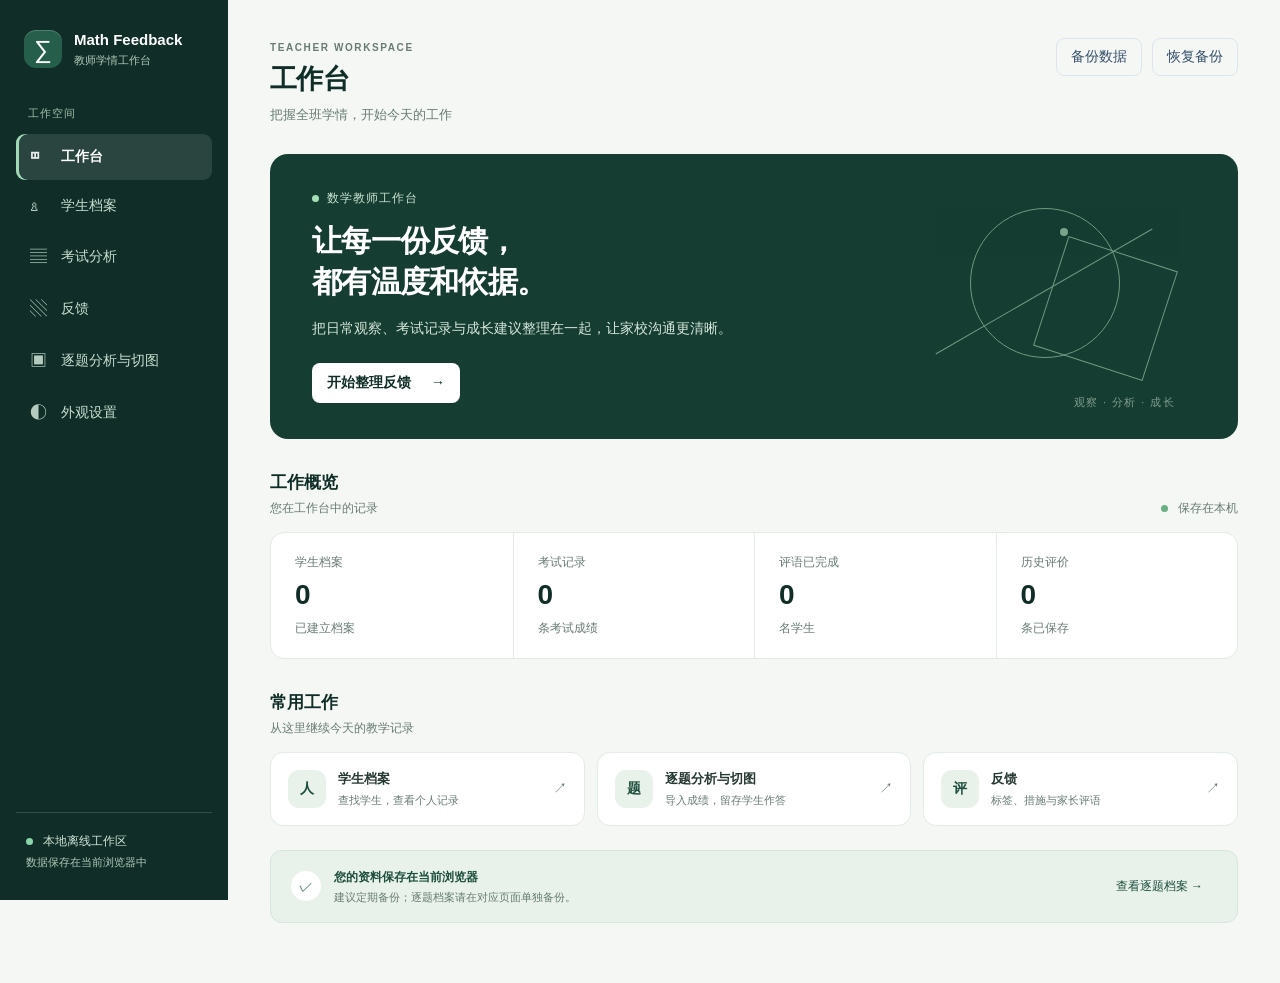
==== index.html @ faa33c57 "Keep answer review scroll position while switching students" ====
<!doctype html><html lang="zh-CN"><head><meta charset="utf-8"><meta name="viewport" content="width=device-width,initial-scale=1"><title>Math Feedback Studio · 数学学情工作台</title><link rel="stylesheet" href="style.css"><link rel="stylesheet" href="appearance.css"><link rel="stylesheet" href="answer-review.css?v=2"></head><body>
<aside class="sidebar"><div class="brand"><span class="brandmark">∑</span><div><b>Math Feedback</b><small>教师学情工作台</small></div></div><div class="navlabel">工作空间</div><nav id="nav"></nav><div class="sidefoot"><span class="status-dot"></span> 本地离线工作区<small>数据保存在当前浏览器中</small></div></aside>
<main><header><div><span class="eyebrow">TEACHER WORKSPACE</span><h1 id="title"></h1><p id="subtitle"></p></div><div class="head-actions"><button class="ghost" id="backup">备份数据</button><button class="ghost" id="restore">恢复备份</button></div></header><div id="content"></div></main><div id="toast" role="status"></div><input id="file" type="file" hidden><script src="jszip.min.js"></script><script src="pdf-worker-local.js"></script><script src="pdf-local.js"></script><script src="core.js"></script><script src="excel.js"></script><script src="app.js"></script><script src="platform.js"></script><script src="score-studio.js"></script><script src="appearance.js"></script><script src="unified.js?v=answer-review-1"></script><script src="tag-tools.js"></script><script src="observation-presets.js"></script><script src="student-material.js"></script><script src="three-class-ranking.js"></script><script src="question-import.js"></script><script src="ig3-alice.js"></script><script src="class-analysis.js"></script><script src="question-editor.js"></script><script src="quick-mark.js"></script><script src="ig1-month.js"></script><script src="matrix-sort.js"></script><script src="batch-mark-core.js"></script><script src="batch-mark.js"></script><script src="question-review.js?v=2"></script></body></html>
---- style.css ----
:root{font-family:'Microsoft YaHei','Segoe UI',sans-serif;color:#24354a;background:#f4f7fb;font-size:14px}*{box-sizing:border-box}body{margin:0;display:flex;min-height:100vh}button,input,select,textarea{font:inherit}button{cursor:pointer}button:focus-visible,input:focus-visible,textarea:focus-visible,select:focus-visible{outline:3px solid #9fc6fb;outline-offset:2px}.sidebar{width:228px;background:#112941;color:#d1deeb;display:flex;flex-direction:column;padding:28px 16px;position:fixed;inset:0 auto 0 0}.brand{display:flex;gap:12px;align-items:center;padding:0 8px 36px}.brandmark{background:#4b91dd;color:white;border-radius:12px;width:38px;height:38px;display:grid;place-items:center;font-size:25px}.brand b{display:block;color:white;font-size:15px}.brand small,.sidefoot small{display:block;color:#96adbf;margin-top:5px;font-size:11px}.navlabel{font-size:11px;color:#7893a9;margin:0 12px 10px;letter-spacing:.1em}nav button{display:flex;align-items:center;width:100%;border:0;background:transparent;color:#bacbda;text-align:left;padding:13px 14px;border-radius:9px;margin:3px 0}nav button span{width:31px;font-size:17px}nav button.active{background:#254968;color:#fff;font-weight:bold}.sidefoot{margin-top:auto;border-top:1px solid #345069;padding:20px 10px 0;font-size:12px}.status-dot{display:inline-block;background:#65c8a5;width:7px;height:7px;border-radius:50%;margin-right:7px}main{margin-left:228px;width:calc(100% - 228px);padding:35px 42px 60px;max-width:1800px}header{display:flex;justify-content:space-between;align-items:flex-start;margin-bottom:28px}h1{font-size:26px;margin:7px 0 7px;letter-spacing:.02em}h2{font-size:17px;margin:0}h3{font-size:14px;margin:0}.eyebrow{font-size:10px;letter-spacing:.16em;color:#8193a6;font-weight:bold}header p,.muted{color:#8291a1;margin:0;font-size:13px;line-height:1.7}.head-actions,.row{display:flex;gap:10px;align-items:center;flex-wrap:wrap}button,.btn{border:1px solid #dce5ef;border-radius:8px;background:#fff;color:#37506a;padding:9px 14px}.primary{background:#347ac2;color:white;border-color:#347ac2}.danger{color:#b54a4a}.ghost{background:transparent}.layout{display:grid;grid-template-columns:280px minmax(0,1fr);gap:18px}.panel{background:white;border:1px solid #e4ebf3;border-radius:12px;padding:20px;box-shadow:0 4px 18px rgba(31,59,90,.035);margin-bottom:18px}.panel-head{display:flex;align-items:center;justify-content:space-between;gap:12px;margin-bottom:18px}.panel-head p{margin:4px 0 0}.metrics{display:grid;grid-template-columns:repeat(4,1fr);gap:16px}.metric{padding:20px}.metric b{font-size:28px;display:block;margin:10px 0 3px;color:#193b5c}.metric small{color:#8b9aab}.grid2{display:grid;grid-template-columns:1fr 1fr;gap:18px}.intro{background:#eaf3fc;border:1px solid #d5e9fb;padding:22px;border-radius:12px;margin-bottom:18px}.intro h2{color:#254e74;margin-bottom:8px}.intro p{color:#66829c;margin:0;line-height:1.8}.formgrid{display:grid;grid-template-columns:repeat(3,minmax(0,1fr));gap:12px}.field{display:flex;flex-direction:column;gap:6px;color:#5e7184;font-size:12px}input,select,textarea{width:100%;border:1px solid #dce5ee;border-radius:7px;padding:9px 10px;background:#fff;color:#2d4053}textarea{resize:vertical;line-height:1.8;min-height:110px}.search{margin-bottom:12px}.student-list{max-height:570px;overflow:auto}.student{display:flex;justify-content:space-between;align-items:center;padding:12px;border-radius:8px;cursor:pointer}.student:hover,.student.selected{background:#edf5fd}.student b{font-size:13px}.student small{display:block;color:#95a4b3;margin-top:4px}.avatar{display:grid;place-items:center;width:34px;height:34px;background:#e1effc;color:#447db1;border-radius:50%;margin-right:10px}.student-name{display:flex;align-items:center}.empty{text-align:center;padding:48px 15px;color:#94a3b2;line-height:1.8}.chips{display:flex;flex-wrap:wrap;gap:8px;margin:12px 0 20px}.chip{border:1px solid #dbe6f0;background:#f9fbfd;color:#61778c;border-radius:7px;padding:7px 10px}.chip.on{color:#2269aa;background:#e8f3fe;border-color:#95c5f2}.selected-chips .chip{cursor:grab}.section-title{font-weight:bold;color:#526b81;font-size:13px}.divider{border:0;border-top:1px solid #edf1f5;margin:20px 0}table{border-collapse:collapse;width:100%;font-size:13px}th,td{text-align:left;padding:11px 9px;border-bottom:1px solid #edf1f5}th{color:#8798aa;font-weight:normal;background:#f8fafc}.scroll{overflow:auto}.tag{display:inline-block;padding:4px 8px;background:#e9f5ef;color:#459073;border-radius:5px;font-size:11px}.feedback-card{border:1px solid #e5edf4;border-radius:10px;padding:17px;margin-bottom:14px}.feedback-card .controls{display:flex;gap:10px;align-items:end;margin:14px 0}.controls .field{width:120px}.feedback-card textarea{min-height:125px}.count{text-align:right;color:#99a7b4;font-size:11px}.hint{font-size:12px;color:#8c9bab;line-height:1.7}.summary{background:#f7fafe;border-radius:8px;padding:15px;line-height:1.9;white-space:pre-wrap}.toolbar{display:flex;gap:8px;flex-wrap:wrap}.chart{height:160px;width:100%}.alert{padding:10px 12px;border-radius:7px;background:#fff7e6;color:#9a6b20;font-size:12px;margin:10px 0}.checkline{display:flex;align-items:flex-start;gap:9px;padding:10px 0;border-bottom:1px solid #eef2f6}.checkline input{width:auto;margin-top:4px}.grow{flex:1}.smallbtn{padding:5px 8px;font-size:12px}.modalback{position:fixed;inset:0;background:#122a41a8;display:grid;place-items:center;padding:20px;z-index:10}.modal{background:white;border-radius:12px;padding:24px;width:min(850px,100%);max-height:85vh;overflow:auto}.modal .toolbar{justify-content:flex-end;margin-top:18px}#toast{position:fixed;right:24px;bottom:24px;background:#183b57;color:white;padding:12px 18px;border-radius:8px;opacity:0;pointer-events:none;transition:.2s;z-index:20}#toast.show{opacity:1}@media(max-width:850px){.sidebar{position:static;width:100%;padding:14px}.brand{padding:0 0 10px}.navlabel,.sidefoot{display:none}nav{display:flex;overflow:auto}nav button{white-space:nowrap;width:auto}body{display:block}main{margin:0;width:100%;padding:24px 16px}.layout,.grid2{grid-template-columns:1fr}.metrics{grid-template-columns:1fr 1fr}.formgrid{grid-template-columns:1fr 1fr}header{gap:15px;flex-wrap:wrap}}
.pf-library{background:#f8fafd;border-radius:8px;padding:14px}.pf-library .chips{max-height:215px;overflow:auto}.pf-note-head{margin:18px 0 8px;justify-content:space-between}.pf-manage-row{margin:8px 0}.pf-layout>.panel{align-self:start}.pf-top button:disabled{opacity:.5;cursor:not-allowed}.sidebar nav{overflow:auto}
.ss-canvas-wrap{max-height:60vh;overflow:auto;background:#edf2f7;border:1px solid #dae4ed;border-radius:8px;margin:14px 0}.ss-canvas-wrap canvas{display:block;max-width:100%;height:auto;margin:auto;touch-action:none;cursor:crosshair;background:#fff}.ss-crop{max-width:100%;height:auto;display:block;border:1px solid #dce5ee;border-radius:6px;margin:8px 0 20px}button:disabled{opacity:.5;cursor:not-allowed}
---- appearance.css ----
/* Calm, low-contrast workspace surfaces; colors are grouped by appearance. */
:root{--brand:#255f4b;--brand-deep:#163d32;--brand-dark:#102e27;--brand-soft:#e8f2eb;--brand-line:#d6e6dc;--brand-ink:#1e4e3e;--brand-focus:#91bea7;--workspace:#f4f7f4;--paper:#fff;--text:#253832;--muted:#687c73;--edge:#e2ebe5}
:root[data-appearance="blue"]{--brand:#347ac2;--brand-deep:#193d5c;--brand-dark:#112941;--brand-soft:#eaf3fc;--brand-line:#d5e9fb;--brand-ink:#254e74;--brand-focus:#9fc6fb;--workspace:#f4f7fb;--text:#24354a;--muted:#718397;--edge:#e4ebf3}
body{background:var(--workspace);color:var(--text);font-family:"Segoe UI","Microsoft YaHei UI","Microsoft YaHei",sans-serif}
.sidebar{background:var(--brand-dark);color:#d7e8df;padding:30px 16px}.brand{padding-bottom:38px}.brandmark{background:var(--brand);box-shadow:inset 0 1px 0 #ffffff33;color:#fff}.brand small,.sidefoot small{color:#b1c8ba}.navlabel{color:#a5bdad}.sidefoot{border-color:#ffffff26;color:#d0e3d8}.status-dot{background:#8bd5aa}
nav button{color:#c7ddd0;transition:background-color .18s ease,color .18s ease,transform .16s cubic-bezier(.2,.8,.2,1)}nav button:hover{background:#ffffff10;color:#fff}nav button.active{background:#ffffff1c;color:white;box-shadow:inset 3px 0 0 #9fd9b5}nav button span{opacity:.9}
main{padding-top:38px}header h1{color:var(--brand-dark);font-size:27px;font-weight:700;letter-spacing:-.02em}.eyebrow{color:var(--muted)}header p,.muted{color:var(--muted)}
.panel{border-color:var(--edge);box-shadow:0 5px 20px #1b48340a}.primary{background:var(--brand);border-color:var(--brand);color:white}.primary:hover{background:var(--brand-deep);border-color:var(--brand-deep)}.intro{background:var(--brand-soft);border-color:var(--brand-line)}.intro h2{color:var(--brand-ink)}.student:hover,.student.selected{background:var(--brand-soft)}.avatar{background:var(--brand-soft);color:var(--brand-ink)}.chip.on{color:var(--brand-ink);background:var(--brand-soft);border-color:var(--brand-focus)}.summary{background:color-mix(in srgb,var(--brand-soft) 45%,white)}.tag{background:var(--brand-soft);color:var(--brand-ink)}input:focus-visible,textarea:focus-visible,select:focus-visible,button:focus-visible{outline:3px solid var(--brand-focus);outline-offset:2px}::selection{background:var(--brand-line);color:var(--brand-dark)}input,textarea{caret-color:var(--brand)}
button{transition:transform .17s cubic-bezier(.2,.8,.2,1),box-shadow .17s ease,background-color .17s ease,border-color .17s ease,color .17s ease}button:not(:disabled):hover{border-color:var(--brand-focus);box-shadow:0 4px 12px #1b483415}button:not(:disabled):active{transform:scale(.975);box-shadow:0 1px 3px #1b48341a}.student{transition:background-color .18s ease,transform .18s ease}.student:active{transform:scale(.99)}
.modalback{animation:workspace-overlay .16s ease-out both}.modal{transform-origin:center center;animation:workspace-dialog .30s cubic-bezier(.2,.8,.2,1) both;box-shadow:0 22px 65px #102e2738}.modalback .modal button:active{transform:scale(.975)}@keyframes workspace-overlay{from{opacity:0}to{opacity:1}}@keyframes workspace-dialog{0%{opacity:0;transform:translateY(8px) scale(.96)}72%{opacity:1;transform:translateY(0) scale(1.012)}100%{opacity:1;transform:translateY(0) scale(1)}}
.home-welcome{position:relative;overflow:hidden;min-height:260px;background:var(--brand-deep);border-radius:18px;display:flex;align-items:center;justify-content:space-between;padding:36px 42px;color:#fff}.home-welcome-content{position:relative;z-index:1;max-width:580px}.home-kicker{display:flex;align-items:center;gap:8px;color:#c9e3d1;font-size:12px;letter-spacing:.08em}.home-kicker span{width:7px;height:7px;border-radius:50%;background:#a6dfb5}.home-welcome h2{font-size:30px;line-height:1.35;letter-spacing:-.025em;margin:14px 0;color:#fff}.home-welcome p{max-width:450px;color:#d5e7db;line-height:1.8;margin:0 0 22px}.home-primary{background:#fff;color:var(--brand-dark);font-weight:700;border:0;padding:11px 15px}.home-primary span{margin-left:16px}.home-geometry{position:absolute;right:5%;top:0;width:30%;height:100%;opacity:.55}.geometry-circle{position:absolute;right:24%;top:19%;width:150px;height:150px;border:1px solid #b7e6c1;border-radius:50%}.geometry-square{position:absolute;right:9%;top:34%;width:115px;height:115px;border:1px solid #b7e6c1;transform:rotate(18deg)}.geometry-line{position:absolute;right:7%;top:48%;width:250px;border-top:1px solid #b7e6c1;transform:rotate(-30deg)}.geometry-dot{position:absolute;right:42%;top:26%;width:8px;height:8px;border-radius:50%;background:#d1f5d8}.geometry-caption{position:absolute;right:5%;bottom:29px;color:#d3ebd9;font-size:11px;letter-spacing:.13em}
.home-section{margin-top:32px}.home-section-heading{display:flex;justify-content:space-between;align-items:end;margin-bottom:15px}.home-section-heading h2{font-size:17px;color:var(--brand-dark)}.home-section-heading p{margin:6px 0 0;color:var(--muted);font-size:12px}.home-local{font-size:12px;color:var(--muted)}.home-local i{display:inline-block;width:7px;height:7px;border-radius:50%;background:#6baf84;margin-right:7px}.home-stats{display:grid;grid-template-columns:repeat(4,1fr);background:#fff;border:1px solid var(--edge);border-radius:14px}.home-stat{padding:21px 24px;display:flex;flex-direction:column;gap:6px}.home-stat+.home-stat{border-left:1px solid var(--edge)}.home-stat span,.home-stat small{font-size:12px;color:var(--muted)}.home-stat strong{font-size:28px;color:var(--brand-dark);line-height:1.3;font-variant-numeric:tabular-nums}.home-actions{display:grid;grid-template-columns:repeat(3,1fr);gap:12px}.home-action{display:flex;text-align:left;gap:12px;align-items:center;padding:17px;border:1px solid var(--edge);border-radius:13px;background:#fff;min-width:0}.home-action-icon{display:grid;place-items:center;background:var(--brand-soft);color:var(--brand-ink);width:38px;height:38px;border-radius:11px;flex:none;font-weight:bold}.home-action strong,.home-action small{display:block}.home-action strong{color:var(--text);font-size:13px}.home-action small{color:var(--muted);font-size:11px;margin-top:5px}.home-action b{margin-left:auto;color:var(--muted);font-weight:normal}.home-reminder{display:flex;align-items:center;gap:13px;margin-top:24px;padding:17px 20px;background:var(--brand-soft);border:1px solid var(--brand-line);border-radius:12px}.home-reminder-icon{display:grid;place-items:center;width:30px;height:30px;border-radius:50%;background:#fff;color:var(--brand)}.home-reminder strong{font-size:12px;color:var(--brand-ink)}.home-reminder p{margin:4px 0 0;color:var(--muted);font-size:11px}.home-reminder button{margin-left:auto;background:transparent;border:0;color:var(--brand-ink);font-size:12px;white-space:nowrap}
.appearance-header h2{color:var(--brand-dark);font-size:19px}.appearance-header p,.appearance-note{color:var(--muted);font-size:13px;line-height:1.8}.appearance-options{display:grid;grid-template-columns:repeat(2,minmax(0,1fr));gap:16px;margin:22px 0}.appearance-option{display:flex;flex-direction:column;text-align:left;align-items:stretch;padding:12px;border-radius:14px;border:1px solid var(--edge);background:#fff}.appearance-option.chosen{border:2px solid var(--brand);padding:11px}.appearance-preview{height:126px;border-radius:9px;display:flex;align-items:end;gap:8px;padding:20px;background:#e7f0e8;border-left:50px solid #153f32}.appearance-preview i{height:48px;flex:1;background:white;border-radius:6px}.appearance-preview i:nth-child(2){height:66px}.appearance-preview i:nth-child(3){height:56px}.blue-preview{background:#eaf3fc;border-color:#112941}.appearance-copy{padding:16px 4px 4px}.appearance-copy strong,.appearance-copy small{display:block}.appearance-copy strong{color:var(--text);font-size:14px}.appearance-copy small{color:var(--muted);margin-top:6px}.appearance-check{padding:8px 4px 2px;color:var(--brand);font-size:12px;font-weight:600}
@media(max-width:850px){.sidebar{padding:14px 16px}.brand{padding-bottom:10px}main{padding:26px 16px 50px}.home-welcome{padding:28px;min-height:230px}.home-welcome h2{font-size:26px}.home-geometry{opacity:.2;right:-10%;width:55%}.home-stats{grid-template-columns:repeat(2,1fr)}.home-stat:nth-child(3){border-left:0;border-top:1px solid var(--edge)}.home-stat:nth-child(4){border-top:1px solid var(--edge)}.home-actions{grid-template-columns:1fr}.home-reminder{align-items:flex-start;flex-wrap:wrap}.home-reminder button{margin-left:43px}.appearance-options{grid-template-columns:1fr}}
@media(min-width:650px) and (max-width:850px){body{display:flex}.sidebar{position:fixed;inset:0 auto 0 0;width:174px;padding:24px 10px;display:flex}.sidebar nav{display:block;overflow:auto}.sidebar nav button{width:100%;white-space:nowrap;padding:11px 9px}.sidebar nav button span{width:26px}.brand{padding:0 3px 25px}.brand b{font-size:13px}.brandmark{width:34px;height:34px}.navlabel{display:block}.sidefoot{display:block}.sidebar .sidefoot{font-size:11px;padding:15px 3px 0}main{margin-left:174px;width:calc(100% - 174px);padding:28px 24px 50px}}
@media(prefers-reduced-motion:reduce){*,*::before,*::after{animation-duration:.01ms!important;animation-iteration-count:1!important;transition-duration:.01ms!important;scroll-behavior:auto!important}button:not(:disabled):active,.student:active{transform:none}}
.unified-tabs{display:flex;gap:5px;overflow:auto;padding:5px;background:#eaf0eb;border:1px solid var(--edge);border-radius:11px;margin-bottom:20px}.unified-tabs button{border:0;background:transparent;white-space:nowrap;padding:9px 15px;color:var(--muted);box-shadow:none}.unified-tabs button.active{background:#fff;color:var(--brand-ink);font-weight:700;box-shadow:0 2px 8px #1b483410}.unified-exam{border:1px solid var(--edge);border-radius:10px;margin-top:14px;padding:16px}.unified-exam .panel-head{margin-bottom:10px}.unified-profile .chart{max-width:600px}.unified-exam .toolbar{justify-content:flex-end}
.unified-data-hint{font-size:12px;color:var(--muted);line-height:1.7;margin:-10px 2px 16px}
.score-mark-select{min-width:145px;border-radius:8px;font-size:13px}.score-mark-select[data-mark="red"]{background:#fbe8e7;color:#8f2724;border-color:#d88d86}.score-mark-select[data-mark="green"]{background:#e1f3e7;color:#145c34;border-color:#86be98}.score-mark-select[data-mark="blue"]{background:#e5effb;color:#194f82;border-color:#9bb9db}.score-mark-select[data-mark="amber"]{background:#fff1d4;color:#724f00;border-color:#d5b86d}
tr:has(.score-mark-select[data-mark="red"]) td:nth-child(2){background:#fbe8e7;color:#8f2724;font-weight:700}tr:has(.score-mark-select[data-mark="green"]) td:nth-child(2){background:#e1f3e7;color:#145c34;font-weight:700}tr:has(.score-mark-select[data-mark="blue"]) td:nth-child(2){background:#e5effb;color:#194f82;font-weight:700}tr:has(.score-mark-select[data-mark="amber"]) td:nth-child(2){background:#fff1d4;color:#724f00;font-weight:700}
.ca-intro{display:flex;align-items:center;justify-content:space-between;gap:24px;flex-wrap:wrap}.ca-intro h2{font-size:25px;margin:4px 0 8px}.ca-kicker{font-size:11px;letter-spacing:.12em;font-weight:700;color:#48715b}.ca-intro-actions{display:flex;align-items:end;gap:10px;flex-wrap:wrap}.ca-select{min-width:190px}.ca-metrics{display:grid;grid-template-columns:repeat(3,1fr);gap:14px;margin:0 0 18px}.ca-metrics>div{background:#eaf3ed;border-radius:12px;padding:18px 20px;display:grid;gap:8px}.ca-metrics span{font-size:13px;color:#496b55}.ca-metrics strong{font-size:19px;color:#17472d;font-variant-numeric:tabular-nums}.ca-heading{gap:14px;flex-wrap:wrap}.ca-search{max-width:220px}.ca-table-wrap{overflow:auto;border:1px solid #d9e7dd;border-radius:12px;margin:16px 0}.ca-table{width:100%;border-collapse:collapse;font-size:14px;white-space:nowrap}.ca-table th,.ca-table td{padding:12px 16px;border-bottom:1px solid #e8efe9;text-align:left;font-variant-numeric:tabular-nums}.ca-table thead th{background:#f1f7f2;color:#486456;font-size:12px;font-weight:600}.ca-table tbody tr:last-child>*{border-bottom:0}.ca-table tbody th{font-weight:600}.ca-table small{display:block;color:#6b8074;font-size:11px;font-weight:400;margin-top:4px}.ca-name{padding:0;border:0;background:none;color:#205b3b;font-weight:650;cursor:pointer;text-align:left}.ca-delta{font-weight:700}.ca-delta.up{color:#176c3a}.ca-delta.down{color:#b04c3b}.ca-delta.flat,.ca-na{color:#718579}.ca-matrix th:first-child{position:sticky;left:0;background:#fff;z-index:1}.ca-matrix thead th:first-child{background:#f1f7f2;z-index:2}.ca-matrix td{text-align:center;padding:8px}.ca-score{display:inline-block;min-width:36px;padding:5px;border-radius:6px}.ca-score.red{background:#fbe8e7;color:#8f2724}.ca-score.green{background:#e1f3e7;color:#145c34}.ca-score.blue{background:#e5effb;color:#194f82}.ca-score.amber{background:#fff1d4;color:#724f00}.ca-back{display:flex;align-items:center;gap:12px}@media(max-width:700px){.ca-metrics{grid-template-columns:1fr;gap:8px}.ca-metrics>div{grid-template-columns:1fr auto;align-items:center;padding:13px 16px}.ca-intro{align-items:stretch}.ca-intro-actions,.ca-select{width:100%}.ca-intro-actions>*{flex:1}.ca-search{max-width:none;width:100%}.ca-table th,.ca-table td{padding:10px 12px}}
.ca-average-row th,.ca-average-row td{background:#e5f1e8;color:#205639;font-weight:700;text-align:center}.ca-average-row th:first-child{background:#e5f1e8!important}.ca-average-row small{font-weight:400}.ca-edit-score{border:1px solid transparent;background:#f2f6f2;color:#214a30;cursor:pointer;font:inherit;line-height:1.3}.ca-edit-score:hover,.ca-edit-score:focus-visible{border-color:#4a8a63;outline:2px solid #b9dcc3;outline-offset:1px}.ca-edit-score.red{background:#fbe8e7;color:#8f2724}.ca-edit-score.green{background:#e1f3e7;color:#145c34}.ca-edit-score.blue{background:#e5effb;color:#194f82}.ca-edit-score.amber{background:#ffdf70;color:#5f3a00;border-color:#d39a15;font-weight:700}
.ca-table small.ca-warning{color:#a34330;white-space:normal;min-width:125px}
.quick-mark-bar{display:flex;align-items:center;gap:10px;flex-wrap:wrap;margin:16px 0 4px;padding:12px 14px;background:#f3f7f3;border-radius:10px}.quick-mark-label{font-size:13px;font-weight:700;color:#345541}.quick-mark-button{display:inline-flex;align-items:center;gap:7px;background:#fff;padding:7px 11px;border:1px solid #cadacf;border-radius:8px}.quick-dot{width:10px;height:10px;border-radius:50%;background:#a83f38}.quick-mark-button.amber .quick-dot{background:#b27800}.quick-mark-button.red.active{border-color:#a83f38;background:#fae8e6;color:#84251f;box-shadow:0 0 0 2px #f1c4bf}.quick-mark-button.amber.active{border-color:#a96900;background:#ffedb2;color:#704300;box-shadow:0 0 0 2px #f3d179}.quick-mark-help{font-size:12px;color:#496354;line-height:1.5}.ca-edit-score:disabled{opacity:.65;cursor:wait}@media(max-width:700px){.quick-mark-help{flex-basis:100%}}

.batch-mark-bar{margin:8px 0 14px;padding:14px 16px;border:1px solid #dce8df;background:#fbfdfb;border-radius:10px}.batch-mark-title{display:flex;align-items:baseline;gap:12px;flex-wrap:wrap;color:#244b35;font-size:14px}.batch-mark-title span,.batch-mark-status{font-size:12px;color:#5c7063}.batch-mark-controls{display:flex;align-items:end;gap:10px;flex-wrap:wrap;margin-top:10px}.batch-mark-controls label{display:flex;flex-direction:column;gap:4px;font-size:12px;color:#466252}.batch-mark-controls select,.batch-mark-controls input{width:130px;min-height:36px}.batch-mark-controls button{min-height:36px;font-size:13px}.batch-red{border-color:#e5b2ad;background:#fae9e7;color:#8a2922}.batch-yellow{border-color:#e1bd5c;background:#fff0ba;color:#704300}.batch-mark-status{margin:9px 0 0;line-height:1.5}

/* 避开右上角的系统悬浮工具，确保班级下拉框的箭头可点击。 */
.ca-intro-actions{padding-right:124px}
@media(max-width:700px){.ca-intro-actions{padding-right:0}}
---- answer-review.css ----
.u-card-dialog {
  width: min(1180px, 100%);
}

.u-card-controls, .qr-review-bar {
  display: flex;
  align-items: center;
  gap: 10px;
  flex-wrap: wrap;
}

.u-card-controls { margin-bottom: 12px; }
.u-card-summary { margin: 0 0 12px; }

.u-card-viewer {
  max-height: min(65vh, 800px);
  overflow: auto;
  border: 1px solid var(--edge);
  border-radius: 10px;
  background: var(--workspace);
}

.u-card-viewer .u-card-image {
  display: block;
  max-width: 100%;
  height: auto;
  margin: 0 auto;
  background: white;
}

.u-card-viewer .u-card-image--native {
  max-width: none;
  margin: 0;
}

.qr-mode-tabs {
  display: flex;
  align-items: center;
  flex-wrap: wrap;
  gap: 6px;
  padding: 5px;
  margin-bottom: 18px;
  background: var(--brand-soft);
  border: 1px solid var(--edge);
  border-radius: 11px;
}

.qr-mode-tabs button {
  border: 1px solid transparent;
  background: transparent;
  color: var(--brand-ink);
}

.qr-mode-tabs button.active {
  background: var(--paper);
  border-color: var(--brand-line);
  font-weight: 700;
}

.qr-heading { margin-bottom: 16px; }
.qr-heading h2 { margin-bottom: 5px; }

.qr-filters {
  display: grid;
  grid-template-columns: minmax(120px, 1fr) minmax(190px, 2fr) minmax(120px, 1fr);
  align-items: end;
  gap: 12px;
  margin-bottom: 16px;
}

.qr-filters select, .qr-filters label { width: 100%; min-width: 0; }
.qr-stage { min-width: 0; overflow-anchor: none; }

.qr-review-bar {
  position: sticky;
  top: 8px;
  z-index: 2;
  padding: 12px;
  background: var(--brand-soft);
  border: 1px solid var(--brand-line);
  border-radius: 10px;
}

.qr-review-bar label { flex: 1 1 190px; min-width: 0; }
.qr-review-bar select { width: 100%; min-width: 0; }
.qr-review-bar button { min-height: 36px; }
.qr-counter { color: var(--brand-ink); white-space: nowrap; font-variant-numeric: tabular-nums; }
.qr-meta { margin: 12px 0; overflow-wrap: anywhere; }

.qr-images {
  height: min(65vh, 780px);
  overflow: auto;
  display: grid;
  align-content: start;
  gap: 12px;
  padding: 12px;
  background: var(--workspace);
  border: 1px solid var(--edge);
  border-radius: 10px;
}

.qr-images figure { margin: 0; min-width: 0; }
.qr-images[aria-busy="true"] figure { visibility: hidden; }
.qr-images img { display: block; max-width: 100%; height: auto; margin: 0 auto; background: white; }
.qr-images figcaption { text-align: center; color: var(--muted); margin-top: 6px; font-size: 12px; }
.qr-empty { margin-top: 12px; padding: 22px; color: var(--muted); background: var(--workspace); border-radius: 10px; }

@media (max-width: 650px) {
  .qr-filters { grid-template-columns: 1fr; }
  .qr-images { padding: 6px; }
  .u-card-dialog { padding: 16px; }
}
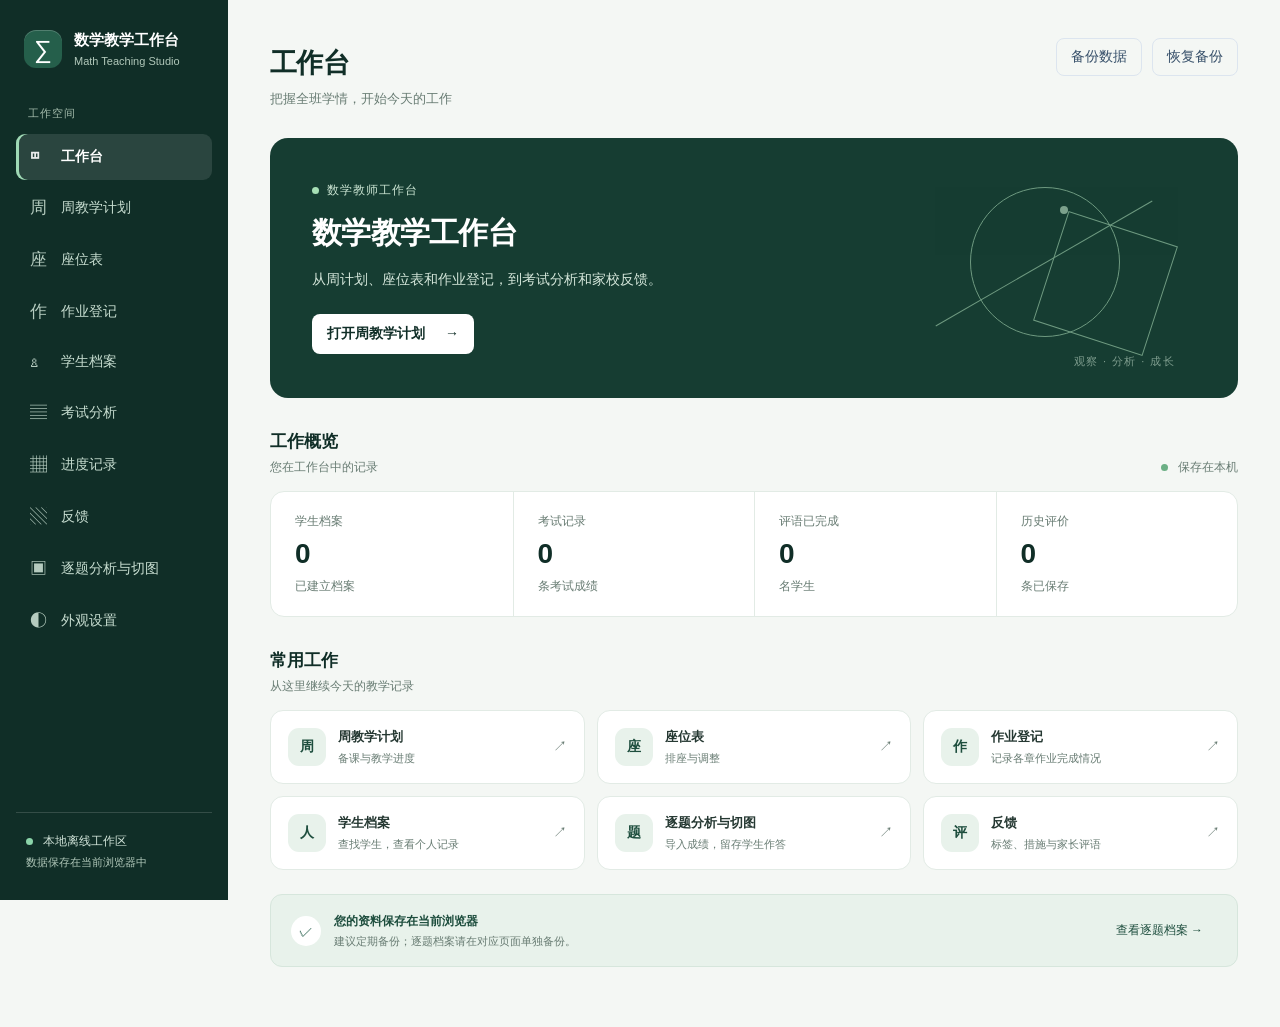
==== commit 68a311b9: "Publish Math Teaching Studio on GitHub Pages Replace the standalone feedback interface with the inte" ====
--- a/index.html
+++ b/index.html
@@ -1,15 +1,72 @@
-<!doctype html><html lang="zh-CN"><head><meta charset="utf-8"><meta name="viewport" content="width=device-width,initial-scale=1"><title>Math Feedback Studio · 数学学情工作台</title><link rel="stylesheet" href="style.css"><link rel="stylesheet" href="appearance.css"><link rel="stylesheet" href="answer-review.css?v=2"></head><body>
-<aside class="sidebar"><div class="brand"><span class="brandmark">∑</span><div><b>Math Feedback</b><small>教师学情工作台</small></div></div><div class="navlabel">工作空间</div><nav id="nav"></nav><div class="sidefoot"><span class="status-dot"></span> 本地离线工作区<small>数据保存在当前浏览器中</small></div></aside>
-<main><header><div><span class="eyebrow">TEACHER WORKSPACE</span><h1 id="title"></h1><p id="subtitle"></p></div><div class="head-actions"><button class="ghost" id="backup">备份数据</button><button class="ghost" id="restore">恢复备份</button></div></header><div id="content"></div></main><div id="toast" role="status"></div><input id="file" type="file" hidden><script src="jszip.min.js"></script><script src="pdf-worker-local.js"></script><script src="pdf-local.js"></script><script src="core.js"></script><script src="excel.js"></script><script src="app.js"></script><script src="platform.js"></script><script src="score-studio.js"></script><script src="appearance.js"></script><script src="unified.js?v=answer-review-1"></script><script src="tag-tools.js"></script><script src="observation-presets.js"></script><script src="student-material.js"></script><script src="three-class-ranking.js"></script><script src="question-import.js"></script><script src="ig3-alice.js"></script><script src="class-analysis.js"></script><script src="question-editor.js"></script><script src="quick-mark.js"></script><script src="ig1-month.js"></script><script src="matrix-sort.js"></script><script src="batch-mark-core.js"></script><script src="batch-mark.js"></script><script src="question-review.js?v=2"></script></body></html>
-
-
-
-
-
-
-
-
-
-
-
-
+<!doctype html>
+<html lang="zh-CN">
+<head>
+  <meta charset="utf-8">
+  <meta name="viewport" content="width=device-width,initial-scale=1">
+  <title>数学教学工作台 · Math Teaching Studio</title>
+  <link rel="stylesheet" href="style.css?v=feedback-draft-1">
+  <link rel="stylesheet" href="appearance.css">
+  <link rel="stylesheet" href="answer-review.css?v=3">
+  <link rel="stylesheet" href="student-category.css">
+  <link rel="stylesheet" href="teaching.css">
+  <link rel="stylesheet" href="progress.css">
+</head>
+<body>
+  <aside class="sidebar">
+    <div class="brand"><span class="brandmark">∑</span><div><b>数学教学工作台</b><small>Math Teaching Studio</small></div></div>
+    <div class="navlabel">工作空间</div>
+    <nav id="nav" aria-label="工作空间"></nav>
+    <div class="sidefoot"><span class="status-dot"></span> 本地离线工作区<small>数据保存在当前浏览器中</small></div>
+  </aside>
+  <main>
+    <header>
+      <div><h1 id="title"></h1><p id="subtitle"></p></div>
+      <div class="head-actions"><button class="ghost" id="backup">备份数据</button><button class="ghost" id="restore">恢复备份</button></div>
+    </header>
+    <div id="content"></div>
+    <section id="teaching-module" class="teaching-module" aria-labelledby="title" hidden>
+      <div class="teaching-tools">
+        <p>教学记录可在本页单独备份。</p>
+        <button type="button" class="ghost smallbtn" id="teaching-sync" disabled>同步学生档案名单</button>
+      </div>
+      <div id="teaching-frame-slot"></div>
+    </section>
+  </main>
+  <div id="toast" role="status"></div>
+  <input id="file" type="file" hidden>
+  <script src="jszip.min.js"></script>
+  <script src="pdf-worker-local.js"></script>
+  <script src="pdf-local.js"></script>
+  <script src="core.js"></script>
+  <script src="excel.js"></script>
+  <script src="app.js"></script>
+  <script src="feedback-writing.js?v=feedback-draft-1"></script>
+  <script src="feedback-exam.js?v=qualitative-1"></script>
+  <script src="feedback-draft.js?v=qualitative-1"></script>
+  <script src="platform.js?v=feedback-draft-1"></script>
+  <script src="score-studio.js?v=feedback-classes-1"></script>
+  <script src="appearance.js"></script>
+  <script src="unified.js?v=feedback-draft-1"></script>
+  <script src="tag-tools.js?v=feedback-draft-1"></script>
+  <script src="observation-presets.js"></script>
+  <script src="student-material.js"></script>
+  <script src="three-class-ranking.js"></script>
+  <script src="question-import.js"></script>
+  <script src="ig3-alice.js"></script>
+  <script src="class-analysis.js?v=admin-filter-1"></script>
+  <script src="question-editor.js"></script>
+  <script src="quick-mark.js"></script>
+  <script src="ig1-month.js?v=ig1-midterm-1"></script>
+  <script src="matrix-sort.js?v=ig1-midterm-1"></script>
+  <script src="batch-mark-core.js"></script>
+  <script src="batch-mark.js?v=admin-filter-1"></script>
+  <script src="question-review.js?v=2"></script>
+  <script src="student-category.js"></script>
+  <script src="exam-category.js"></script>
+  <script src="teaching.js"></script>
+  <script src="progress-contacts.js"></script>
+  <script src="progress-questions.js"></script>
+  <script src="progress-profile.js"></script>
+  <script src="progress.js"></script>
+</body>
+</html>
--- a/style.css
+++ b/style.css
@@ -1,3 +1,298 @@
 :root{font-family:'Microsoft YaHei','Segoe UI',sans-serif;color:#24354a;background:#f4f7fb;font-size:14px}*{box-sizing:border-box}body{margin:0;display:flex;min-height:100vh}button,input,select,textarea{font:inherit}button{cursor:pointer}button:focus-visible,input:focus-visible,textarea:focus-visible,select:focus-visible{outline:3px solid #9fc6fb;outline-offset:2px}.sidebar{width:228px;background:#112941;color:#d1deeb;display:flex;flex-direction:column;padding:28px 16px;position:fixed;inset:0 auto 0 0}.brand{display:flex;gap:12px;align-items:center;padding:0 8px 36px}.brandmark{background:#4b91dd;color:white;border-radius:12px;width:38px;height:38px;display:grid;place-items:center;font-size:25px}.brand b{display:block;color:white;font-size:15px}.brand small,.sidefoot small{display:block;color:#96adbf;margin-top:5px;font-size:11px}.navlabel{font-size:11px;color:#7893a9;margin:0 12px 10px;letter-spacing:.1em}nav button{display:flex;align-items:center;width:100%;border:0;background:transparent;color:#bacbda;text-align:left;padding:13px 14px;border-radius:9px;margin:3px 0}nav button span{width:31px;font-size:17px}nav button.active{background:#254968;color:#fff;font-weight:bold}.sidefoot{margin-top:auto;border-top:1px solid #345069;padding:20px 10px 0;font-size:12px}.status-dot{display:inline-block;background:#65c8a5;width:7px;height:7px;border-radius:50%;margin-right:7px}main{margin-left:228px;width:calc(100% - 228px);padding:35px 42px 60px;max-width:1800px}header{display:flex;justify-content:space-between;align-items:flex-start;margin-bottom:28px}h1{font-size:26px;margin:7px 0 7px;letter-spacing:.02em}h2{font-size:17px;margin:0}h3{font-size:14px;margin:0}.eyebrow{font-size:10px;letter-spacing:.16em;color:#8193a6;font-weight:bold}header p,.muted{color:#8291a1;margin:0;font-size:13px;line-height:1.7}.head-actions,.row{display:flex;gap:10px;align-items:center;flex-wrap:wrap}button,.btn{border:1px solid #dce5ef;border-radius:8px;background:#fff;color:#37506a;padding:9px 14px}.primary{background:#347ac2;color:white;border-color:#347ac2}.danger{color:#b54a4a}.ghost{background:transparent}.layout{display:grid;grid-template-columns:280px minmax(0,1fr);gap:18px}.panel{background:white;border:1px solid #e4ebf3;border-radius:12px;padding:20px;box-shadow:0 4px 18px rgba(31,59,90,.035);margin-bottom:18px}.panel-head{display:flex;align-items:center;justify-content:space-between;gap:12px;margin-bottom:18px}.panel-head p{margin:4px 0 0}.metrics{display:grid;grid-template-columns:repeat(4,1fr);gap:16px}.metric{padding:20px}.metric b{font-size:28px;display:block;margin:10px 0 3px;color:#193b5c}.metric small{color:#8b9aab}.grid2{display:grid;grid-template-columns:1fr 1fr;gap:18px}.intro{background:#eaf3fc;border:1px solid #d5e9fb;padding:22px;border-radius:12px;margin-bottom:18px}.intro h2{color:#254e74;margin-bottom:8px}.intro p{color:#66829c;margin:0;line-height:1.8}.formgrid{display:grid;grid-template-columns:repeat(3,minmax(0,1fr));gap:12px}.field{display:flex;flex-direction:column;gap:6px;color:#5e7184;font-size:12px}input,select,textarea{width:100%;border:1px solid #dce5ee;border-radius:7px;padding:9px 10px;background:#fff;color:#2d4053}textarea{resize:vertical;line-height:1.8;min-height:110px}.search{margin-bottom:12px}.student-list{max-height:570px;overflow:auto}.student{display:flex;justify-content:space-between;align-items:center;padding:12px;border-radius:8px;cursor:pointer}.student:hover,.student.selected{background:#edf5fd}.student b{font-size:13px}.student small{display:block;color:#95a4b3;margin-top:4px}.avatar{display:grid;place-items:center;width:34px;height:34px;background:#e1effc;color:#447db1;border-radius:50%;margin-right:10px}.student-name{display:flex;align-items:center}.empty{text-align:center;padding:48px 15px;color:#94a3b2;line-height:1.8}.chips{display:flex;flex-wrap:wrap;gap:8px;margin:12px 0 20px}.chip{border:1px solid #dbe6f0;background:#f9fbfd;color:#61778c;border-radius:7px;padding:7px 10px}.chip.on{color:#2269aa;background:#e8f3fe;border-color:#95c5f2}.selected-chips .chip{cursor:grab}.section-title{font-weight:bold;color:#526b81;font-size:13px}.divider{border:0;border-top:1px solid #edf1f5;margin:20px 0}table{border-collapse:collapse;width:100%;font-size:13px}th,td{text-align:left;padding:11px 9px;border-bottom:1px solid #edf1f5}th{color:#8798aa;font-weight:normal;background:#f8fafc}.scroll{overflow:auto}.tag{display:inline-block;padding:4px 8px;background:#e9f5ef;color:#459073;border-radius:5px;font-size:11px}.feedback-card{border:1px solid #e5edf4;border-radius:10px;padding:17px;margin-bottom:14px}.feedback-card .controls{display:flex;gap:10px;align-items:end;margin:14px 0}.controls .field{width:120px}.feedback-card textarea{min-height:125px}.count{text-align:right;color:#99a7b4;font-size:11px}.hint{font-size:12px;color:#8c9bab;line-height:1.7}.summary{background:#f7fafe;border-radius:8px;padding:15px;line-height:1.9;white-space:pre-wrap}.toolbar{display:flex;gap:8px;flex-wrap:wrap}.chart{height:160px;width:100%}.alert{padding:10px 12px;border-radius:7px;background:#fff7e6;color:#9a6b20;font-size:12px;margin:10px 0}.checkline{display:flex;align-items:flex-start;gap:9px;padding:10px 0;border-bottom:1px solid #eef2f6}.checkline input{width:auto;margin-top:4px}.grow{flex:1}.smallbtn{padding:5px 8px;font-size:12px}.modalback{position:fixed;inset:0;background:#122a41a8;display:grid;place-items:center;padding:20px;z-index:10}.modal{background:white;border-radius:12px;padding:24px;width:min(850px,100%);max-height:85vh;overflow:auto}.modal .toolbar{justify-content:flex-end;margin-top:18px}#toast{position:fixed;right:24px;bottom:24px;background:#183b57;color:white;padding:12px 18px;border-radius:8px;opacity:0;pointer-events:none;transition:.2s;z-index:20}#toast.show{opacity:1}@media(max-width:850px){.sidebar{position:static;width:100%;padding:14px}.brand{padding:0 0 10px}.navlabel,.sidefoot{display:none}nav{display:flex;overflow:auto}nav button{white-space:nowrap;width:auto}body{display:block}main{margin:0;width:100%;padding:24px 16px}.layout,.grid2{grid-template-columns:1fr}.metrics{grid-template-columns:1fr 1fr}.formgrid{grid-template-columns:1fr 1fr}header{gap:15px;flex-wrap:wrap}}
 .pf-library{background:#f8fafd;border-radius:8px;padding:14px}.pf-library .chips{max-height:215px;overflow:auto}.pf-note-head{margin:18px 0 8px;justify-content:space-between}.pf-manage-row{margin:8px 0}.pf-layout>.panel{align-self:start}.pf-top button:disabled{opacity:.5;cursor:not-allowed}.sidebar nav{overflow:auto}
+
+/* Grouped daily feedback tags */
+.pf-daily-library {
+  min-inline-size: 0;
+  background: var(--workspace, #f8fafd);
+  border: 1px solid var(--edge, #e4ebf3);
+}
+
+.pf-category-tabs {
+  display: flex;
+  flex-wrap: wrap;
+  gap: 6px;
+  margin-block: 10px;
+}
+
+.pf-category-tabs .pf-category-tab {
+  display: inline-flex;
+  align-items: center;
+  min-block-size: 34px;
+  max-inline-size: 100%;
+  padding: 5px 10px;
+  border: 1px solid var(--edge, #e4ebf3);
+  border-radius: 8px;
+  background: var(--paper, #fff);
+  color: var(--text, #24354a);
+  font-size: 13px;
+  line-height: 1.35;
+  overflow-wrap: anywhere;
+  cursor: pointer;
+}
+
+.pf-category-tabs .pf-category-tab:hover,
+.pf-add-tag-row button:hover,
+.pf-selected-tag button:hover {
+  border-color: var(--brand-focus, #9fc6fb);
+  color: var(--brand-ink, #254e74);
+}
+
+.pf-category-tabs .pf-category-tab[aria-pressed="true"],
+.pf-category-tab:has(input:checked) {
+  border-color: var(--brand-focus, #9fc6fb);
+  color: var(--brand-ink, #254e74);
+  background: var(--brand-soft, #e8f3fe);
+  font-weight: 700;
+}
+
+.pf-category-tab input {
+  inline-size: auto;
+  margin: 0 4px 0 0;
+  accent-color: var(--brand, #347ac2);
+}
+
+.pf-daily-library .pf-daily-choices {
+  display: grid;
+  grid-template-columns: repeat(auto-fill, minmax(min(100%, 15rem), 1fr));
+  align-items: stretch;
+  gap: 6px;
+  max-height: min(19rem, 52vh);
+  overflow: auto;
+  padding: 4px;
+  margin: 0 -4px;
+}
+
+.pf-daily-choices > .hint {
+  grid-column: 1 / -1;
+  color: var(--text, #24354a);
+}
+
+.pf-choice {
+  display: flex;
+  gap: 8px;
+  align-items: flex-start;
+  min-inline-size: 0;
+  min-block-size: 36px;
+  padding: 7px 9px;
+  border: 1px solid var(--edge, #e4ebf3);
+  border-radius: 7px;
+  background: var(--paper, #fff);
+  color: var(--text, #24354a);
+  cursor: pointer;
+}
+
+.pf-choice:hover,
+.pf-choice:focus-within {
+  border-color: var(--brand-focus, #9fc6fb);
+}
+
+.pf-choice input[type="checkbox"] {
+  flex: none;
+  inline-size: 1rem;
+  block-size: 1rem;
+  margin: 2px 0 0;
+  padding: 0;
+  accent-color: var(--brand, #347ac2);
+}
+
+.pf-choice span {
+  min-inline-size: 0;
+  line-height: 1.45;
+  overflow-wrap: anywhere;
+}
+
+.pf-choice input:checked + span {
+  font-weight: 700;
+  color: var(--brand-ink, #254e74);
+}
+
+.pf-choice:has(input:checked) {
+  border-color: var(--brand-focus, #9fc6fb);
+  background: var(--brand-soft, #e8f3fe);
+}
+
+.pf-selected-tags {
+  display: flex;
+  flex-wrap: wrap;
+  align-items: center;
+  gap: 8px;
+  margin-block: 10px 14px;
+}
+
+.pf-selected-tag {
+  display: inline-flex;
+  align-items: center;
+  gap: 5px;
+  max-inline-size: 100%;
+  min-inline-size: 0;
+  padding: 3px 4px;
+  border: 1px solid var(--brand-line, #d5e9fb);
+  border-radius: 8px;
+  color: var(--brand-ink, #254e74);
+  background: var(--brand-soft, #e8f3fe);
+  font-size: 13px;
+  overflow-wrap: anywhere;
+}
+
+.pf-selected-tag button,
+.pf-drag-handle {
+  flex: none;
+  min-block-size: 30px;
+  min-inline-size: 30px;
+  padding: 3px 6px;
+  line-height: 1;
+}
+
+.pf-drag-handle {
+  display: inline-grid;
+  place-items: center;
+  cursor: grab;
+  user-select: none;
+}
+
+.pf-drag-handle:active {
+  cursor: grabbing;
+}
+
+.pf-reorder-actions {
+  display: inline-flex;
+  align-items: center;
+  gap: 3px;
+  flex: none;
+}
+
+.pf-selected-tag.pf-dragging {
+  opacity: .55;
+}
+
+.pf-selected-tag.pf-drop-target {
+  border-color: var(--brand, #347ac2);
+  outline: 2px dashed var(--brand, #347ac2);
+  outline-offset: 2px;
+}
+
+.pf-add-tag-row {
+  display: flex;
+  flex-wrap: wrap;
+  align-items: end;
+  gap: 8px;
+  margin-block-start: 12px;
+}
+
+.pf-add-tag-row input.grow {
+  flex: 1 1 13rem;
+  min-inline-size: min(100%, 11rem);
+}
+
+.pf-tag-category-field {
+  flex: 0 1 10rem;
+  min-inline-size: min(100%, 8rem);
+  max-inline-size: 100%;
+}
+
+@media (max-width: 500px) {
+  .pf-daily-library {
+    padding: 10px;
+  }
+
+  .pf-category-tabs .pf-category-tab {
+    min-block-size: 40px;
+  }
+
+  .pf-choice {
+    min-block-size: 40px;
+  }
+
+  .pf-add-tag-row input.grow {
+    flex-basis: 100%;
+  }
+
+  .pf-tag-category-field {
+    flex-grow: 1;
+  }
+
+  .pf-selected-tag button {
+    min-block-size: 34px;
+    min-inline-size: 34px;
+  }
+}
+
+/* Feedback drafts */
+.pf-draft-part {
+  min-inline-size: 0;
+  margin-block-start: 16px;
+  padding-block-start: 14px;
+  border-block-start: 1px solid var(--edge, #e4ebf3);
+}
+
+.pf-draft-part .section-title {
+  color: var(--text, #24354a);
+  font-size: 14px;
+}
+
+textarea.pf-draft-editor {
+  display: block;
+  min-block-size: 5.25rem;
+  line-height: 1.55;
+  resize: vertical;
+}
+
+.pf-draft-toolbar,
+.pf-draft-actions {
+  display: flex;
+  flex-wrap: wrap;
+  align-items: center;
+  gap: 6px 8px;
+  min-inline-size: 0;
+}
+
+.pf-draft-toolbar {
+  margin-block-end: 8px;
+}
+
+.pf-draft-toolbar button,
+.pf-draft-actions button {
+  min-block-size: 32px;
+  padding: 5px 9px;
+}
+
+.pf-draft-toolbar .hint,
+.pf-draft-actions .hint,
+.pf-exam-controls .hint {
+  min-inline-size: 0;
+  margin: 0;
+  color: var(--brand-ink, #254e74);
+  overflow-wrap: anywhere;
+}
+
+.pf-exam-controls {
+  display: flex;
+  flex-wrap: wrap;
+  align-items: end;
+  gap: 6px 12px;
+  margin-block: 8px 12px;
+}
+
+.pf-exam-controls .field {
+  flex: 1 1 14rem;
+  min-inline-size: 0;
+  max-inline-size: 100%;
+}
+
+.pf-exam-controls .hint {
+  flex: 1 1 12rem;
+}
+
+@media (max-width: 500px) {
+  .pf-exam-controls .field,
+  .pf-exam-controls .hint {
+    flex-basis: 100%;
+  }
+
+  .pf-draft-toolbar button,
+  .pf-draft-actions button {
+    min-block-size: 38px;
+  }
+}
 .ss-canvas-wrap{max-height:60vh;overflow:auto;background:#edf2f7;border:1px solid #dae4ed;border-radius:8px;margin:14px 0}.ss-canvas-wrap canvas{display:block;max-width:100%;height:auto;margin:auto;touch-action:none;cursor:crosshair;background:#fff}.ss-crop{max-width:100%;height:auto;display:block;border:1px solid #dce5ee;border-radius:6px;margin:8px 0 20px}button:disabled{opacity:.5;cursor:not-allowed}
--- a/answer-review.css
+++ b/answer-review.css
@@ -10,7 +10,58 @@
 }
 
 .u-card-controls { margin-bottom: 12px; }
-.u-card-summary { margin: 0 0 12px; }
+.u-profile-exams details.unified-exam {
+  margin: 8px 0 0;
+  padding: 0;
+}
+
+.u-exam-summary {
+  display: flex;
+  align-items: center;
+  justify-content: space-between;
+  gap: 10px;
+  padding: 11px 14px;
+  border-radius: 9px;
+  cursor: pointer;
+  list-style: none;
+}
+
+.u-exam-summary::-webkit-details-marker { display: none; }
+.u-exam-summary:hover,
+.unified-exam[open] > .u-exam-summary { background: var(--brand-soft); }
+.u-exam-summary:focus-visible {
+  outline: 2px solid var(--brand);
+  outline-offset: 2px;
+}
+
+.u-exam-name, .u-exam-caption { display: block; overflow-wrap: anywhere; }
+.u-exam-name { color: var(--brand-ink); }
+.u-exam-caption, .u-exam-toggle { font-size: 12px; color: var(--brand-ink); }
+.u-exam-caption { margin-top: 3px; }
+.u-exam-toggle {
+  display: flex;
+  align-items: center;
+  gap: 7px;
+  flex: none;
+}
+.u-exam-toggle::after {
+  content: "";
+  inline-size: 6px;
+  block-size: 6px;
+  border: solid currentColor;
+  border-width: 0 1.5px 1.5px 0;
+  transform: rotate(45deg);
+}
+.unified-exam[open] .u-exam-toggle::after { transform: rotate(225deg); }
+.unified-exam:not([open]) .u-exam-toggle span:last-child,
+.unified-exam[open] .u-exam-toggle span:first-child { display: none; }
+
+.u-exam-body { min-width: 0; padding: 12px 14px; }
+.u-exam-body .panel-head { flex-wrap: wrap; }
+.u-exam-body .toolbar { justify-content: flex-start; }
+.u-exam-table { max-height: min(55vh, 480px); border: 1px solid var(--edge); border-radius: 8px; }
+.u-exam-table thead th { position: sticky; top: 0; white-space: nowrap; z-index: 1; }
+.u-exam-table tbody td:first-child { white-space: nowrap; }
 
 .u-card-viewer {
   max-height: min(65vh, 800px);
@@ -109,4 +160,5 @@
   .qr-filters { grid-template-columns: 1fr; }
   .qr-images { padding: 6px; }
   .u-card-dialog { padding: 16px; }
+  .u-exam-summary, .u-exam-body { padding-inline: 10px; }
 }
--- a/student-category.css
+++ b/student-category.css
@@ -0,0 +1,63 @@
+[data-student-category="1"] { --category-ink: #28491d; --category-bg: #e8f4de; --category-dot: #5d9137; }
+[data-student-category="2"] { --category-ink: #10516b; --category-bg: #dff3fa; --category-dot: #007eac; }
+[data-student-category="3"] { --category-ink: #634b00; --category-bg: #fff5bc; --category-dot: #b68a09; }
+[data-student-category="4"] { --category-ink: #783b0d; --category-bg: #ffead2; --category-dot: #c36514; }
+[data-student-category="5"] { --category-ink: #83232c; --category-bg: #fbe4e7; --category-dot: #c33c48; }
+
+.student-category-badge {
+  display: inline-flex;
+  align-items: center;
+  gap: 5px;
+  margin-inline: 6px 0;
+  padding: 2px 7px;
+  border-radius: 999px;
+  color: var(--category-ink);
+  background: var(--category-bg);
+  font-size: 11px;
+  font-weight: 650;
+  line-height: 1.5;
+  vertical-align: middle;
+  white-space: nowrap;
+}
+
+.student-category-badge::before {
+  content: "";
+  width: 7px;
+  height: 7px;
+  border-radius: 50%;
+  background: var(--category-dot);
+}
+
+.student-category-target[data-student-category] { box-shadow: inset 3px 0 var(--category-dot); }
+
+.student-category-controls, .student-category-editor {
+  display: flex;
+  align-items: center;
+  flex-wrap: wrap;
+  gap: 8px 14px;
+}
+
+.student-category-controls {
+  margin-bottom: 14px;
+  font-size: 13px;
+}
+
+.student-category-controls label { display: inline-flex; align-items: center; gap: 7px; }
+.student-category-controls input { accent-color: var(--brand); }
+.student-category-legend { display: inline-flex; flex-wrap: wrap; gap: 4px; }
+.student-category-legend .student-category-badge { margin: 0; }
+
+.student-category-editor {
+  margin: 0 0 16px;
+  padding: 10px 12px;
+  border: 1px solid var(--edge);
+  border-radius: 9px;
+  background: var(--workspace);
+}
+
+.student-category-editor select { width: min(100%, 330px); }
+
+@media (max-width: 700px) {
+  .student-category-editor { align-items: stretch; }
+  .student-category-editor .field { width: 100%; }
+}
--- a/teaching.css
+++ b/teaching.css
@@ -0,0 +1,57 @@
+.teaching-module[hidden] {
+  display: none;
+}
+
+.teaching-tools {
+  display: flex;
+  align-items: center;
+  justify-content: flex-end;
+  flex-wrap: wrap;
+  gap: 10px;
+  margin: 0 0 12px;
+}
+
+.teaching-tools p {
+  margin: 0 auto 0 0;
+  font-size: 13px;
+  color: var(--muted);
+}
+
+.teaching-frame {
+  display: block;
+  width: 100%;
+  min-width: 0;
+  height: max(680px, calc(100dvh - 205px));
+  border: 1px solid var(--edge);
+  border-radius: 14px;
+  background: var(--paper);
+  box-shadow: 0 5px 20px #1b48340a;
+}
+
+@media (min-width: 901px) {
+  .sidebar #nav {
+    overflow-y: auto;
+    min-height: 0;
+    scrollbar-width: thin;
+    scrollbar-color: #ffffff38 transparent;
+  }
+
+  .sidebar .brand,
+  .sidebar .sidefoot {
+    flex-shrink: 0;
+  }
+}
+
+@media (max-width: 700px) {
+  .teaching-tools {
+    justify-content: flex-start;
+  }
+
+  .teaching-tools p {
+    flex-basis: 100%;
+  }
+
+  .teaching-frame {
+    height: max(560px, calc(100dvh - 170px));
+  }
+}
--- a/progress.css
+++ b/progress.css
@@ -0,0 +1,245 @@
+.tp-workspace {
+  --tp-paper: var(--paper, #fff);
+  --tp-edge: var(--edge, #dce7e1);
+  --tp-text: var(--text, #263830);
+  --tp-accent: var(--brand-ink, #205640);
+  --tp-selected: var(--brand-soft, #e5f1e9);
+  min-width: 0;
+}
+
+.tp-navigation {
+  display: flex;
+  align-items: flex-end;
+  justify-content: space-between;
+  flex-wrap: wrap;
+  gap: 12px;
+  margin-bottom: 16px;
+}
+
+.tp-tabs {
+  display: inline-flex;
+  gap: 3px;
+  padding: 4px;
+  border: 1px solid var(--tp-edge);
+  border-radius: 10px;
+  background: var(--tp-paper);
+}
+
+.tp-tabs button {
+  min-height: 38px;
+  margin: 0;
+  padding: 5px 15px;
+  border: 1px solid transparent;
+  border-radius: 7px;
+  background: transparent;
+  color: var(--tp-text);
+  white-space: nowrap;
+}
+
+.tp-tabs button[aria-pressed="true"] {
+  border-color: var(--tp-edge);
+  background: var(--tp-selected);
+  color: var(--tp-accent);
+  font-weight: 700;
+}
+
+.tp-group-field { min-width: 7.5rem; }
+
+.tp-workspace .tp-table-panel,
+.tp-workspace .tp-panel {
+  padding: clamp(13px, 2vw, 22px);
+}
+
+.tp-panel-head,
+.tp-section-head {
+  display: flex;
+  align-items: flex-end;
+  justify-content: space-between;
+  flex-wrap: wrap;
+  gap: 12px;
+  margin-bottom: 14px;
+}
+
+.tp-summary,
+[data-tp-contact-status] {
+  margin: 4px 0 0;
+  font-size: .88rem;
+  line-height: 1.5;
+  color: var(--muted, #526c60);
+}
+
+.tp-questions .tp-summary {
+  display: flex;
+  flex-wrap: wrap;
+  justify-content: space-between;
+  gap: 5px 12px;
+  margin: 6px 0 9px;
+}
+
+.tp-summary strong { color: var(--tp-accent); }
+
+.tp-period-controls,
+.tp-week-nav,
+.tp-contact-actions,
+.tp-count-controls {
+  display: flex;
+  align-items: center;
+  flex-wrap: wrap;
+  gap: 7px;
+}
+
+.tp-period-controls { align-items: flex-end; }
+.tp-period-controls input[type="date"] { min-width: 8.5rem; }
+
+.tp-table-wrap {
+  max-height: min(65vh, 650px);
+  overflow: auto;
+  border: 1px solid var(--tp-edge);
+  border-radius: 9px;
+}
+
+.tp-table { color: var(--tp-text); }
+.tp-table caption { padding: 8px; text-align: left; }
+.tp-table thead th {
+  position: sticky;
+  top: 0;
+  z-index: 1;
+  padding: 11px 10px;
+  background: var(--tp-selected);
+  color: var(--tp-accent);
+  font-weight: 650;
+  white-space: nowrap;
+}
+
+.tp-table tbody :is(th, td) {
+  padding: 7px 10px;
+  border-color: var(--tp-edge);
+  vertical-align: middle;
+}
+
+.tp-table tbody th {
+  min-width: 5rem;
+  background: transparent;
+  color: var(--tp-text);
+  font-weight: 650;
+}
+
+.tp-table tbody tr:last-child > * { border-bottom: 0; }
+.tp-table tbody tr:focus-within { background: var(--tp-selected); }
+.tp-student-name { white-space: nowrap; }
+.tp-student-meta,
+.tp-person small {
+  display: block;
+  color: var(--muted, #526c60);
+  font-size: .78rem;
+  font-weight: 400;
+  margin-top: 2px;
+}
+
+.tp-table .smallbtn { min-height: 32px; white-space: nowrap; }
+
+.tp-contact-state {
+  min-height: 34px;
+  padding: 5px 8px;
+  color: var(--text, #263830);
+}
+
+.tp-contact-table .tp-contact-state { width: auto; max-width: 100%; }
+.tp-contact-state[data-status="parent"] { background: #eaf3fb; color: #234e76; border-color: #c8deee; }
+.tp-contact-state[data-status="teacher"] { background: #e9f4eb; color: #20543c; border-color: #c4dfcd; }
+.tp-contact-state[data-status="legacy"] { background: #fff5df; color: #795518; border-color: #e8d7ae; }
+
+.tp-contact-note-preview {
+  margin: 0 0 4px;
+  max-width: 30ch;
+  overflow: hidden;
+  overflow-wrap: anywhere;
+  display: -webkit-box;
+  -webkit-box-orient: vertical;
+  -webkit-line-clamp: 2;
+}
+
+.tp-count-controls input {
+  width: 5rem;
+  min-height: 34px;
+  font-variant-numeric: tabular-nums;
+}
+
+.tp-count-controls button { min-width: 38px; }
+.tp-input-error { margin-top: 3px; color: #a63e37; font-size: .78rem; }
+.tp-input-error[hidden] { display: none; }
+
+.tp-contact-history-list {
+  display: grid;
+  gap: 10px;
+  padding: 0;
+  list-style: none;
+}
+
+.tp-contact-history-list > li {
+  padding: 8px 0;
+  border-bottom: 1px solid var(--edge, #dce7e1);
+}
+
+.tp-contact-history-head {
+  display: flex;
+  flex-wrap: wrap;
+  align-items: center;
+  justify-content: space-between;
+  gap: 5px 8px;
+}
+
+.tp-contact-history-list p {
+  margin: 4px 0 0;
+  white-space: pre-wrap;
+  overflow-wrap: anywhere;
+}
+
+#tp-contact-note-text { min-height: 130px; }
+
+.tp-profile-panel {
+  --tp-edge: var(--edge, #dce7e1);
+  --tp-text: var(--text, #263830);
+  --tp-accent: var(--brand-ink, #205640);
+  --tp-selected: var(--brand-soft, #e5f1e9);
+  min-width: 0;
+}
+
+.tp-profile-heading {
+  display: flex;
+  align-items: flex-end;
+  justify-content: space-between;
+  flex-wrap: wrap;
+  gap: 8px 12px;
+}
+
+.tp-profile-heading .hint { margin: 5px 0 0; }
+
+.tp-profile-filters,
+.tp-profile-section-head {
+  display: flex;
+  flex-wrap: wrap;
+  justify-content: space-between;
+  align-items: flex-end;
+  gap: 5px 10px;
+}
+
+.tp-profile-filters .field { min-inline-size: 6.5rem; }
+.tp-profile-section { margin: 15px 0 0; }
+.tp-profile-section-head { margin-bottom: 7px; }
+.tp-profile-section-head span { color: var(--tp-accent); font-size: .88rem; }
+.tp-profile-empty { margin: 6px 0 0; }
+.tp-profile-panel .tp-table-wrap { max-height: 280px; }
+.tp-profile-panel .tp-profile-note { white-space: pre-wrap; overflow-wrap: anywhere; }
+.tp-profile-panel .tp-profile-date { white-space: nowrap; font-variant-numeric: tabular-nums; }
+
+@media (min-width: 650px) and (max-height: 760px) {
+  .sidebar #nav > button { padding-block: 9px; }
+}
+
+@media (max-width: 520px) {
+  .tp-workspace .tp-table-wrap { max-height: 61vh; }
+  .tp-table tbody :is(th, td),
+  .tp-table thead th { padding-inline: 7px; }
+  .tp-contact-actions { gap: 5px; }
+}
